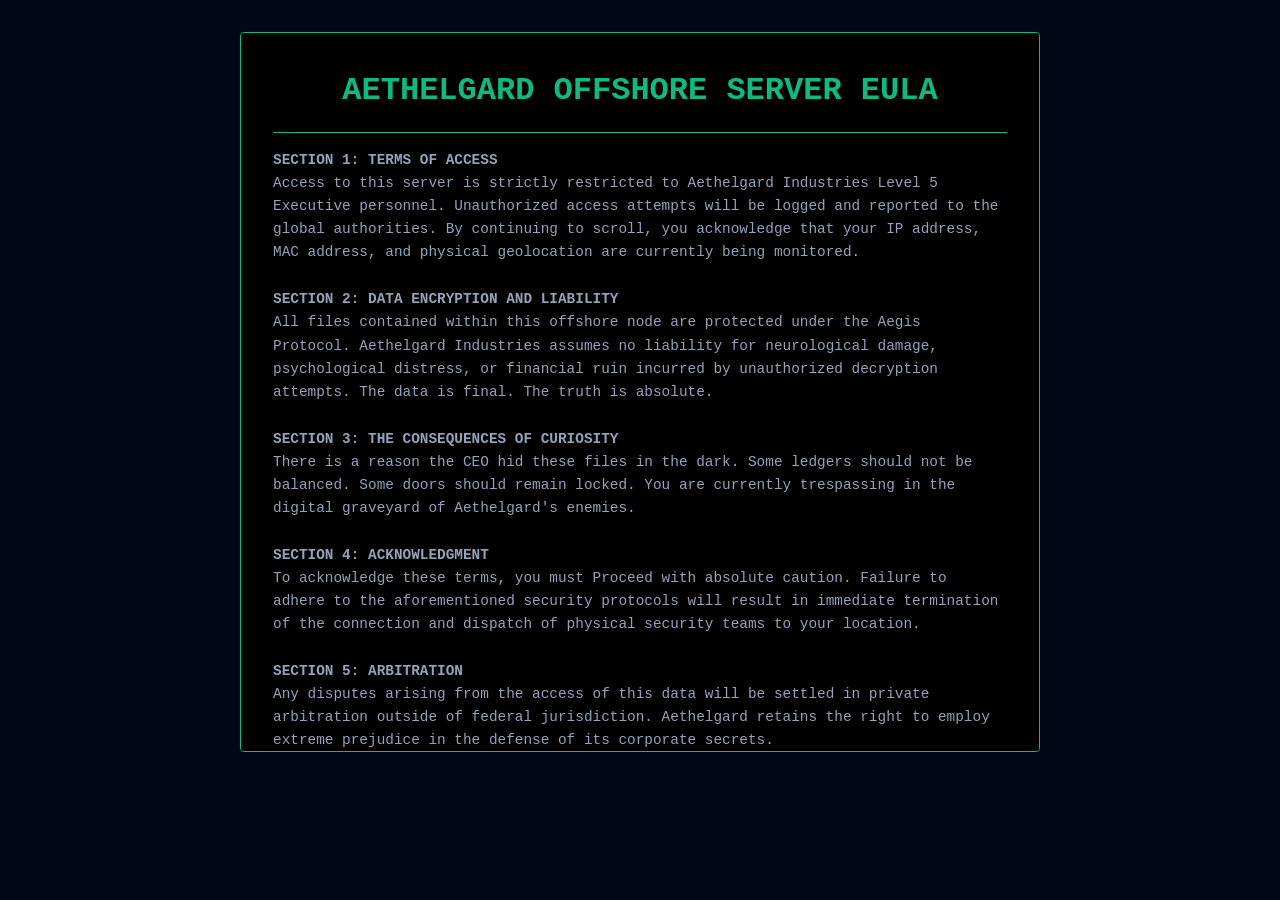
==== index.html @ 6faab237 "Initial commit for Team 1 Website 3" ====
<!DOCTYPE html>
<html lang="en">
<head>
    <meta charset="UTF-8">
    <meta name="viewport" content="width=device-width, initial-scale=1.0">
    <title>Aethelgard Offshore | Secure Node</title>
    <style>
        :root {
            --bg-main: #020817;
            --bg-card: #0f172a;
            --accent: #10b981; /* Emerald hacker green */
            --accent-dim: #064e3b;
            --text-main: #f8fafc;
            --wordle-green: #10b981;
            --wordle-yellow: #eab308;
            --wordle-gray: #334155;
        }
        
        * { box-sizing: border-box; margin: 0; padding: 0; font-family: 'Courier New', Courier, monospace; }
        body { background-color: var(--bg-main); color: var(--text-main); line-height: 1.6; }
        
        /* Containers */
        .view-section { display: none; padding: 2rem; max-width: 800px; margin: 0 auto; animation: fadeIn 0.5s; }
        .view-section.active { display: block; }
        @keyframes fadeIn { from { opacity: 0; } to { opacity: 1; } }

        /* The Homepage EULA */
        #homepage { border: 1px solid var(--accent); margin-top: 2rem; background: #000; padding: 2rem; border-radius: 4px; height: 80vh; overflow-y: scroll; }
        #homepage h1 { color: var(--accent); text-align: center; border-bottom: 1px solid var(--accent); padding-bottom: 1rem; margin-bottom: 1rem; }
        #homepage p { margin-bottom: 1.5rem; font-size: 0.9rem; color: #94a3b8; }
        .secret-link { color: #94a3b8; text-decoration: none; cursor: pointer; transition: 0.3s; }
        .secret-link:hover { color: var(--accent); text-shadow: 0 0 8px var(--accent); }

        /* Game 1: Wordle */
        .game-header { text-align: center; margin-bottom: 2rem; color: var(--accent); }
        #wordle-board { display: grid; grid-template-rows: repeat(6, 1fr); gap: 5px; max-width: 300px; margin: 0 auto 2rem; }
        .wordle-row { display: grid; grid-template-columns: repeat(5, 1fr); gap: 5px; }
        .wordle-tile { width: 100%; aspect-ratio: 1; border: 2px solid var(--accent-dim); display: flex; justify-content: center; align-items: center; font-size: 2rem; font-weight: bold; text-transform: uppercase; }
        
        .virtual-keyboard { max-width: 500px; margin: 0 auto; display: flex; flex-direction: column; gap: 5px; }
        .key-row { display: flex; justify-content: center; gap: 5px; }
        .key { padding: 15px 10px; background: var(--bg-card); color: white; border: 1px solid var(--accent-dim); border-radius: 4px; cursor: pointer; font-weight: bold; flex: 1; text-align: center; user-select: none; }
        .key:hover { background: var(--accent-dim); }
        .key.wide { flex: 1.5; }
        
        /* Status Colors */
        .correct { background-color: var(--wordle-green) !important; border-color: var(--wordle-green) !important; color: black; }
        .present { background-color: var(--wordle-yellow) !important; border-color: var(--wordle-yellow) !important; color: black; }
        .absent { background-color: var(--wordle-gray) !important; border-color: var(--wordle-gray) !important; }

        .next-btn { display: none; width: 100%; padding: 1rem; background: var(--accent); color: black; border: none; font-size: 1.2rem; font-weight: bold; cursor: pointer; margin-top: 2rem; border-radius: 4px; }
        .next-btn:hover { background: #059669; }
    </style>
</head>
<body>

    <!-- HOMEPAGE: The Hidden Link -->
    <div id="homepage" class="view-section active">
        <h1>AETHELGARD OFFSHORE SERVER EULA</h1>
        <p><strong>SECTION 1: TERMS OF ACCESS</strong><br>Access to this server is strictly restricted to Aethelgard Industries Level 5 Executive personnel. Unauthorized access attempts will be logged and reported to the global authorities. By continuing to scroll, you acknowledge that your IP address, MAC address, and physical geolocation are currently being monitored.</p>
        
        <p><strong>SECTION 2: DATA ENCRYPTION AND LIABILITY</strong><br>All files contained within this offshore node are protected under the Aegis Protocol. Aethelgard Industries assumes no liability for neurological damage, psychological distress, or financial ruin incurred by unauthorized decryption attempts. The data is final. The truth is absolute.</p>
        
        <p><strong>SECTION 3: THE CONSEQUENCES OF CURIOSITY</strong><br>There is a reason the CEO hid these files in the dark. Some ledgers should not be balanced. Some doors should remain locked. You are currently trespassing in the digital graveyard of Aethelgard's enemies.</p>

        <p><strong>SECTION 4: ACKNOWLEDGMENT</strong><br>To acknowledge these terms, you must <span class="secret-link" onclick="loadStage('game1')">Proceed</span> with absolute caution. Failure to adhere to the aforementioned security protocols will result in immediate termination of the connection and dispatch of physical security teams to your location.</p>
        
        <p><strong>SECTION 5: ARBITRATION</strong><br>Any disputes arising from the access of this data will be settled in private arbitration outside of federal jurisdiction. Aethelgard retains the right to employ extreme prejudice in the defense of its corporate secrets.</p>
        <p><br><br><br>EOF.</p>
    </div>

    <!-- GAME 1: TERMINAL WORDLE -->
    <div id="game1" class="view-section">
        <div class="game-header">
            <h2>DECRYPTION PROTOCOL 1: INFILTRATION</h2>
            <p style="font-size: 0.9rem; color: #94a3b8;">Guess the 5-letter secure payload to unlock the next layer. You have 6 attempts.</p>
        </div>
        
        <div id="wordle-board">
            <!-- 6 Rows, 5 Columns -->
            <div class="wordle-row" id="row-0"><div class="wordle-tile"></div><div class="wordle-tile"></div><div class="wordle-tile"></div><div class="wordle-tile"></div><div class="wordle-tile"></div></div>
            <div class="wordle-row" id="row-1"><div class="wordle-tile"></div><div class="wordle-tile"></div><div class="wordle-tile"></div><div class="wordle-tile"></div><div class="wordle-tile"></div></div>
            <div class="wordle-row" id="row-2"><div class="wordle-tile"></div><div class="wordle-tile"></div><div class="wordle-tile"></div><div class="wordle-tile"></div><div class="wordle-tile"></div></div>
            <div class="wordle-row" id="row-3"><div class="wordle-tile"></div><div class="wordle-tile"></div><div class="wordle-tile"></div><div class="wordle-tile"></div><div class="wordle-tile"></div></div>
            <div class="wordle-row" id="row-4"><div class="wordle-tile"></div><div class="wordle-tile"></div><div class="wordle-tile"></div><div class="wordle-tile"></div><div class="wordle-tile"></div></div>
            <div class="wordle-row" id="row-5"><div class="wordle-tile"></div><div class="wordle-tile"></div><div class="wordle-tile"></div><div class="wordle-tile"></div><div class="wordle-tile"></div></div>
        </div>

        <div class="virtual-keyboard" id="keyboard">
            <div class="key-row">
                <div class="key" onclick="handleKey('Q')">Q</div><div class="key" onclick="handleKey('W')">W</div><div class="key" onclick="handleKey('E')">E</div><div class="key" onclick="handleKey('R')">R</div><div class="key" onclick="handleKey('T')">T</div><div class="key" onclick="handleKey('Y')">Y</div><div class="key" onclick="handleKey('U')">U</div><div class="key" onclick="handleKey('I')">I</div><div class="key" onclick="handleKey('O')">O</div><div class="key" onclick="handleKey('P')">P</div>
            </div>
            <div class="key-row">
                <div class="key" onclick="handleKey('A')">A</div><div class="key" onclick="handleKey('S')">S</div><div class="key" onclick="handleKey('D')">D</div><div class="key" onclick="handleKey('F')">F</div><div class="key" onclick="handleKey('G')">G</div><div class="key" onclick="handleKey('H')">H</div><div class="key" onclick="handleKey('J')">J</div><div class="key" onclick="handleKey('K')">K</div><div class="key" onclick="handleKey('L')">L</div>
            </div>
            <div class="key-row">
                <div class="key wide" onclick="handleKey('ENTER')">ENTER</div><div class="key" onclick="handleKey('Z')">Z</div><div class="key" onclick="handleKey('X')">X</div><div class="key" onclick="handleKey('C')">C</div><div class="key" onclick="handleKey('V')">V</div><div class="key" onclick="handleKey('B')">B</div><div class="key" onclick="handleKey('N')">N</div><div class="key" onclick="handleKey('M')">M</div><div class="key wide" onclick="handleKey('BACKSPACE')">DEL</div>
            </div>
        </div>

        <button id="btn-to-puzzle1" class="next-btn" onclick="loadStage('puzzle1')">PROCEED TO PUZZLE 1</button>
    </div>

    <!-- PUZZLE 1 CONTAINER (For next batch) -->
    <div id="puzzle1" class="view-section">
        <h2 style="color: var(--accent); text-align: center;">PUZZLE 1: INITIALIZING...</h2>
    </div>

    <script>
        // --- NAVIGATION LOGIC ---
        function loadStage(stageId) {
            document.querySelectorAll('.view-section').forEach(sec => sec.classList.remove('active'));
            document.getElementById(stageId).classList.add('active');
        }

        // --- GAME 1: WORDLE LOGIC ---
        const TARGET_WORD = "TOXIN";
        const maxGuesses = 6;
        let currentGuess = "";
        let currentRow = 0;
        let gameOver = false;

        // Physical Keyboard Support
        document.addEventListener("keydown", (e) => {
            if (gameOver || document.getElementById('game1').classList.contains('active') === false) return;
            let key = e.key.toUpperCase();
            if (key === "ENTER" || key === "BACKSPACE" || /^[A-Z]$/.test(key)) {
                handleKey(key);
            }
        });

        function handleKey(key) {
            if (gameOver) return;

            if (key === "BACKSPACE" && currentGuess.length > 0) {
                currentGuess = currentGuess.slice(0, -1);
                updateGrid();
            } else if (key === "ENTER" && currentGuess.length === 5) {
                checkGuess();
            } else if (currentGuess.length < 5 && /^[A-Z]$/.test(key) && key.length === 1) {
                currentGuess += key;
                updateGrid();
            }
        }

        function updateGrid() {
            const row = document.getElementById(`row-${currentRow}`);
            const tiles = row.querySelectorAll('.wordle-tile');
            for (let i = 0; i < 5; i++) {
                tiles[i].innerText = currentGuess[i] || "";
            }
        }

        function checkGuess() {
            const row = document.getElementById(`row-${currentRow}`);
            const tiles = row.querySelectorAll('.wordle-tile');
            let guessArr = currentGuess.split("");
            let targetArr = TARGET_WORD.split("");
            
            // First pass: Find correct letters (Green)
            for (let i = 0; i < 5; i++) {
                if (guessArr[i] === targetArr[i]) {
                    tiles[i].classList.add("correct");
                    targetArr[i] = null; // Mark as used
                    guessArr[i] = null;
                }
            }
            
            // Second pass: Find present letters (Yellow) or absent (Gray)
            for (let i = 0; i < 5; i++) {
                if (guessArr[i] !== null) {
                    let index = targetArr.indexOf(guessArr[i]);
                    if (index !== -1) {
                        tiles[i].classList.add("present");
                        targetArr[index] = null; // Mark as used
                    } else {
                        tiles[i].classList.add("absent");
                    }
                }
            }

            if (currentGuess === TARGET_WORD) {
                gameOver = true;
                // Replace the old setTimeout in index.html with this:
setTimeout(() => {
    window.location.href = "puzzle1.html"; 
}, 1500);
            } else {
                currentRow++;
                currentGuess = "";
                if (currentRow === maxGuesses) {
                    gameOver = true;
                    alert("ACCESS DENIED. REFRESH TO RESTART TERMINAL.");
                }
            }
        }
    </script>
</body>
</html>
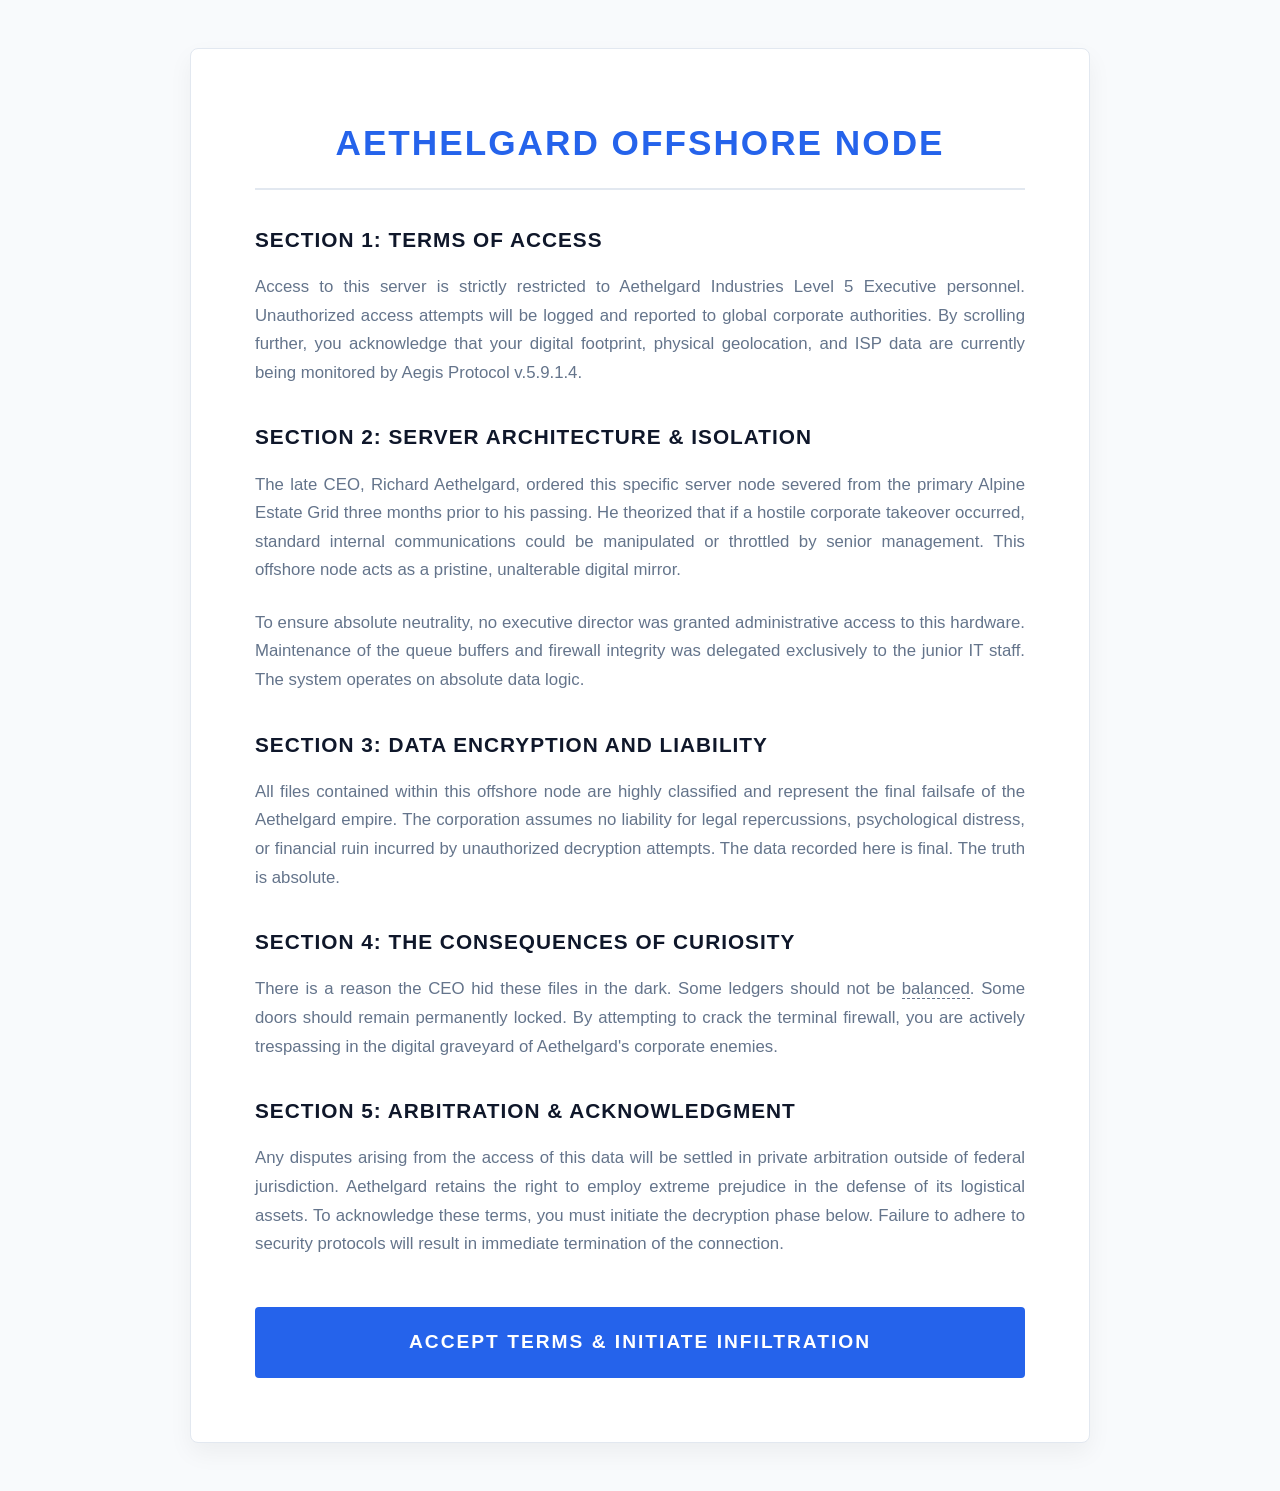
==== commit 42c602e5: "Replace Firewall 4 game with non-IT rotary dial lock and subtle Aizen-Nanami partnership lore" ====
--- a/index.html
+++ b/index.html
@@ -6,192 +6,125 @@
     <title>Aethelgard Offshore | Secure Node</title>
     <style>
         :root {
-            --bg-main: #020817;
-            --bg-card: #0f172a;
-            --accent: #10b981; /* Emerald hacker green */
-            --accent-dim: #064e3b;
-            --text-main: #f8fafc;
-            --wordle-green: #10b981;
-            --wordle-yellow: #eab308;
-            --wordle-gray: #334155;
+            /* Brighter Corporate Theme */
+            --bg-main: #f8fafc;
+            --bg-card: #ffffff;
+            --accent: #2563eb;       /* Corporate Blue */
+            --accent-hover: #1d4ed8;
+            --text-main: #0f172a;
+            --text-muted: #64748b;
+            --border-color: #e2e8f0;
+            --error: #ef4444;
+            --log-bg: #020817;
         }
         
-        * { box-sizing: border-box; margin: 0; padding: 0; font-family: 'Courier New', Courier, monospace; }
-        body { background-color: var(--bg-main); color: var(--text-main); line-height: 1.6; }
+        * { box-sizing: border-box; margin: 0; padding: 0; font-family: 'Segoe UI', Tahoma, Geneva, Verdana, sans-serif; }
+        body { background-color: var(--bg-main); color: var(--text-main); line-height: 1.7; display: flex; flex-direction: column; align-items: center; padding: 3rem 1rem; min-height: 100vh; }
         
-        /* Containers */
-        .view-section { display: none; padding: 2rem; max-width: 800px; margin: 0 auto; animation: fadeIn 0.5s; }
-        .view-section.active { display: block; }
-        @keyframes fadeIn { from { opacity: 0; } to { opacity: 1; } }
+        .container { max-width: 900px; width: 100%; background: var(--bg-card); padding: 4rem; border-radius: 8px; border: 1px solid var(--border-color); box-shadow: 0 10px 25px rgba(0, 0, 0, 0.05); position: relative; }
+        
+        h1 { color: var(--accent); border-bottom: 2px solid var(--border-color); padding-bottom: 15px; margin-bottom: 30px; text-transform: uppercase; letter-spacing: 2px; text-align: center; font-size: 2.2rem; }
+        h2 { color: var(--text-main); font-size: 1.3rem; margin-top: 2rem; margin-bottom: 1rem; text-transform: uppercase; letter-spacing: 1px; }
 
-        /* The Homepage EULA */
-        #homepage { border: 1px solid var(--accent); margin-top: 2rem; background: #000; padding: 2rem; border-radius: 4px; height: 80vh; overflow-y: scroll; }
-        #homepage h1 { color: var(--accent); text-align: center; border-bottom: 1px solid var(--accent); padding-bottom: 1rem; margin-bottom: 1rem; }
-        #homepage p { margin-bottom: 1.5rem; font-size: 0.9rem; color: #94a3b8; }
-        .secret-link { color: #94a3b8; text-decoration: none; cursor: pointer; transition: 0.3s; }
-        .secret-link:hover { color: var(--accent); text-shadow: 0 0 8px var(--accent); }
+        /* General UI Elements */
+        .btn-primary { display: block; width: 100%; padding: 1.2rem; background: var(--accent); color: white; border: none; font-size: 1.2rem; font-weight: bold; cursor: pointer; border-radius: 4px; transition: background 0.2s; text-transform: uppercase; letter-spacing: 2px; margin-top: 3rem; text-align: center; text-decoration: none; }
+        .btn-primary:hover { background: var(--accent-hover); }
 
-        /* Game 1: Wordle */
-        .game-header { text-align: center; margin-bottom: 2rem; color: var(--accent); }
-        #wordle-board { display: grid; grid-template-rows: repeat(6, 1fr); gap: 5px; max-width: 300px; margin: 0 auto 2rem; }
-        .wordle-row { display: grid; grid-template-columns: repeat(5, 1fr); gap: 5px; }
-        .wordle-tile { width: 100%; aspect-ratio: 1; border: 2px solid var(--accent-dim); display: flex; justify-content: center; align-items: center; font-size: 2rem; font-weight: bold; text-transform: uppercase; }
+        /* Homepage EULA */
+        p { margin-bottom: 1.5rem; font-size: 1.05rem; color: var(--text-muted); text-align: justify; }
+        strong { color: var(--text-main); font-weight: 700; }
+        .secret-trigger { color: inherit; text-decoration: none; border-bottom: 1px dashed var(--text-muted); cursor: pointer; transition: 0.3s; }
+        .secret-trigger:hover { color: var(--error); border-color: var(--error); }
+
+        /* Secret Lore Modal */
+        .modal { display: none; position: fixed; top: 0; left: 0; width: 100%; height: 100%; background: rgba(15, 23, 42, 0.9); justify-content: center; align-items: center; z-index: 1000; padding: 1rem; }
+        .modal-content { background: var(--bg-card); padding: 3rem; border-radius: 8px; text-align: center; max-width: 550px; width: 100%; border: 1px solid var(--accent); box-shadow: 0 10px 30px rgba(0,0,0,0.3); }
+        .modal-content h3 { color: var(--error); margin-bottom: 1.5rem; font-size: 1.5rem; text-transform: uppercase; letter-spacing: 1px; }
+        .input-field { width: 100%; padding: 1rem; background: var(--bg-main); border: 1px solid var(--border-color); color: var(--text-main); text-align: center; font-size: 1.2rem; letter-spacing: 3px; border-radius: 4px; margin-bottom: 1.5rem; text-transform: uppercase; outline: none; font-family: monospace; }
+        .input-field:focus { border-color: var(--accent); }
         
-        .virtual-keyboard { max-width: 500px; margin: 0 auto; display: flex; flex-direction: column; gap: 5px; }
-        .key-row { display: flex; justify-content: center; gap: 5px; }
-        .key { padding: 15px 10px; background: var(--bg-card); color: white; border: 1px solid var(--accent-dim); border-radius: 4px; cursor: pointer; font-weight: bold; flex: 1; text-align: center; user-select: none; }
-        .key:hover { background: var(--accent-dim); }
-        .key.wide { flex: 1.5; }
+        .btn-close { background: transparent; color: var(--text-muted); border: 1px solid var(--border-color); margin-top: 1rem; }
+        .btn-close:hover { background: var(--bg-main); color: var(--text-main); }
+        .error-msg { color: var(--error); margin-top: 10px; display: none; font-weight: bold; text-align: center; font-family: monospace; }
         
-        /* Status Colors */
-        .correct { background-color: var(--wordle-green) !important; border-color: var(--wordle-green) !important; color: black; }
-        .present { background-color: var(--wordle-yellow) !important; border-color: var(--wordle-yellow) !important; color: black; }
-        .absent { background-color: var(--wordle-gray) !important; border-color: var(--wordle-gray) !important; }
-
-        .next-btn { display: none; width: 100%; padding: 1rem; background: var(--accent); color: black; border: none; font-size: 1.2rem; font-weight: bold; cursor: pointer; margin-top: 2rem; border-radius: 4px; }
-        .next-btn:hover { background: #059669; }
+        /* Secret Lore Drop Content */
+        .secret-log { text-align: left; background: var(--log-bg); padding: 2rem; border-radius: 6px; border-left: 4px solid var(--error); margin-top: 1rem; color: #cbd5e1; font-family: monospace; font-size: 0.95rem; line-height: 1.8; }
+        .secret-log strong { color: white; }
     </style>
 </head>
 <body>
 
-    <!-- HOMEPAGE: The Hidden Link -->
-    <div id="homepage" class="view-section active">
-        <h1>AETHELGARD OFFSHORE SERVER EULA</h1>
-        <p><strong>SECTION 1: TERMS OF ACCESS</strong><br>Access to this server is strictly restricted to Aethelgard Industries Level 5 Executive personnel. Unauthorized access attempts will be logged and reported to the global authorities. By continuing to scroll, you acknowledge that your IP address, MAC address, and physical geolocation are currently being monitored.</p>
+    <div class="container">
+        <h1>AETHELGARD OFFSHORE NODE</h1>
         
-        <p><strong>SECTION 2: DATA ENCRYPTION AND LIABILITY</strong><br>All files contained within this offshore node are protected under the Aegis Protocol. Aethelgard Industries assumes no liability for neurological damage, psychological distress, or financial ruin incurred by unauthorized decryption attempts. The data is final. The truth is absolute.</p>
+        <h2>Section 1: Terms of Access</h2>
+        <p>Access to this server is strictly restricted to Aethelgard Industries Level 5 Executive personnel. Unauthorized access attempts will be logged and reported to global corporate authorities. By scrolling further, you acknowledge that your digital footprint, physical geolocation, and ISP data are currently being monitored by Aegis Protocol v.5.9.1.4.</p>
         
-        <p><strong>SECTION 3: THE CONSEQUENCES OF CURIOSITY</strong><br>There is a reason the CEO hid these files in the dark. Some ledgers should not be balanced. Some doors should remain locked. You are currently trespassing in the digital graveyard of Aethelgard's enemies.</p>
+        <h2>Section 2: Server Architecture & Isolation</h2>
+        <p>The late CEO, Richard Aethelgard, ordered this specific server node severed from the primary Alpine Estate Grid three months prior to his passing. He theorized that if a hostile corporate takeover occurred, standard internal communications could be manipulated or throttled by senior management. This offshore node acts as a pristine, unalterable digital mirror.</p>
+        <p>To ensure absolute neutrality, no executive director was granted administrative access to this hardware. Maintenance of the queue buffers and firewall integrity was delegated exclusively to the junior IT staff. The system operates on absolute data logic.</p>
+        
+        <h2>Section 3: Data Encryption and Liability</h2>
+        <p>All files contained within this offshore node are highly classified and represent the final failsafe of the Aethelgard empire. The corporation assumes no liability for legal repercussions, psychological distress, or financial ruin incurred by unauthorized decryption attempts. The data recorded here is final. The truth is absolute.</p>
+        
+        <h2>Section 4: The Consequences of Curiosity</h2>
+        <p>There is a reason the CEO hid these files in the dark. Some ledgers should not be <span class="secret-trigger" onclick="openSecretModal()">balanced</span>. Some doors should remain permanently locked. By attempting to crack the terminal firewall, you are actively trespassing in the digital graveyard of Aethelgard's corporate enemies.</p>
 
-        <p><strong>SECTION 4: ACKNOWLEDGMENT</strong><br>To acknowledge these terms, you must <span class="secret-link" onclick="loadStage('game1')">Proceed</span> with absolute caution. Failure to adhere to the aforementioned security protocols will result in immediate termination of the connection and dispatch of physical security teams to your location.</p>
+        <h2>Section 5: Arbitration & Acknowledgment</h2>
+        <p>Any disputes arising from the access of this data will be settled in private arbitration outside of federal jurisdiction. Aethelgard retains the right to employ extreme prejudice in the defense of its logistical assets. To acknowledge these terms, you must initiate the decryption phase below. Failure to adhere to security protocols will result in immediate termination of the connection.</p>
         
-        <p><strong>SECTION 5: ARBITRATION</strong><br>Any disputes arising from the access of this data will be settled in private arbitration outside of federal jurisdiction. Aethelgard retains the right to employ extreme prejudice in the defense of its corporate secrets.</p>
-        <p><br><br><br>EOF.</p>
+        <!-- Links to the Wordle Page -->
+        <a href="wordle.html" class="btn-primary">ACCEPT TERMS & INITIATE INFILTRATION</a>
     </div>
 
-    <!-- GAME 1: TERMINAL WORDLE -->
-    <div id="game1" class="view-section">
-        <div class="game-header">
-            <h2>DECRYPTION PROTOCOL 1: INFILTRATION</h2>
-            <p style="font-size: 0.9rem; color: #94a3b8;">Guess the 5-letter secure payload to unlock the next layer. You have 6 attempts.</p>
-        </div>
-        
-        <div id="wordle-board">
-            <!-- 6 Rows, 5 Columns -->
-            <div class="wordle-row" id="row-0"><div class="wordle-tile"></div><div class="wordle-tile"></div><div class="wordle-tile"></div><div class="wordle-tile"></div><div class="wordle-tile"></div></div>
-            <div class="wordle-row" id="row-1"><div class="wordle-tile"></div><div class="wordle-tile"></div><div class="wordle-tile"></div><div class="wordle-tile"></div><div class="wordle-tile"></div></div>
-            <div class="wordle-row" id="row-2"><div class="wordle-tile"></div><div class="wordle-tile"></div><div class="wordle-tile"></div><div class="wordle-tile"></div><div class="wordle-tile"></div></div>
-            <div class="wordle-row" id="row-3"><div class="wordle-tile"></div><div class="wordle-tile"></div><div class="wordle-tile"></div><div class="wordle-tile"></div><div class="wordle-tile"></div></div>
-            <div class="wordle-row" id="row-4"><div class="wordle-tile"></div><div class="wordle-tile"></div><div class="wordle-tile"></div><div class="wordle-tile"></div><div class="wordle-tile"></div></div>
-            <div class="wordle-row" id="row-5"><div class="wordle-tile"></div><div class="wordle-tile"></div><div class="wordle-tile"></div><div class="wordle-tile"></div><div class="wordle-tile"></div></div>
+    <!-- SECRET LORE MODAL (Caesar Cipher for Arlert) -->
+    <div id="secret-modal" class="modal">
+        <div class="modal-content" id="secret-puzzle-view">
+            <h3>RESTRICTED ARCHIVE</h3>
+            <p style="color: var(--text-muted); font-size: 1rem; margin-bottom: 2rem;">To access the buried logs, decrypt the network administrator's designation. <br><br><strong style="color: var(--text-main);">Cipher:</strong> Shift backward by 3 letters in the alphabet. <br><strong style="color: var(--text-main);">Target:</strong> D U O H U W</p>
+            <input type="text" id="secret-input" class="input-field" placeholder="ENTER SURNAME" autocomplete="off" spellcheck="false">
+            <button class="btn-primary" style="background: var(--error); margin-top: 0;" onclick="checkSecret()">DECRYPT LOG</button>
+            <button class="btn-primary btn-close" onclick="closeSecretModal()">CANCEL</button>
+            <p id="secret-error" class="error-msg">ACCESS DENIED. INVALID DECRYPTION.</p>
         </div>
 
-        <div class="virtual-keyboard" id="keyboard">
-            <div class="key-row">
-                <div class="key" onclick="handleKey('Q')">Q</div><div class="key" onclick="handleKey('W')">W</div><div class="key" onclick="handleKey('E')">E</div><div class="key" onclick="handleKey('R')">R</div><div class="key" onclick="handleKey('T')">T</div><div class="key" onclick="handleKey('Y')">Y</div><div class="key" onclick="handleKey('U')">U</div><div class="key" onclick="handleKey('I')">I</div><div class="key" onclick="handleKey('O')">O</div><div class="key" onclick="handleKey('P')">P</div>
+        <div class="modal-content" id="secret-lore-view" style="display: none; max-width: 700px;">
+            <h3>NETWORK ADMIN LOG RECOVERED</h3>
+            <div class="secret-log">
+                <strong>[SYSTEM]:</strong> ROOT ACCESS GRANTED TO A. ARLERT.<br>
+                <strong>[SYSTEM]:</strong> INITIATING QUEUE THROTTLE ON COMPLIANCE INBOX.<br><br>
+                <strong>[A. ARLERT]:</strong> Script executed successfully. Aizen thinks he's brilliant for manipulating the schedules, but he doesn't control the flow of data. I do. <br><br>
+                <strong>[A. ARLERT]:</strong> I am holding the requests from Tengen, Gojo, and Makima in the server buffer. Nanami will receive absolutely nothing until 16:58. I know Nanami. I know he refuses to work one single second past 17:00. <br><br>
+                <strong>[A. ARLERT]:</strong> When those requests hit his desk all at once, he won't read them. He will mass-approve them just to go home. He will sign Richard's death warrant, and Aizen will think he engineered it. They are all playing checkers while I rewrite the board.
             </div>
-            <div class="key-row">
-                <div class="key" onclick="handleKey('A')">A</div><div class="key" onclick="handleKey('S')">S</div><div class="key" onclick="handleKey('D')">D</div><div class="key" onclick="handleKey('F')">F</div><div class="key" onclick="handleKey('G')">G</div><div class="key" onclick="handleKey('H')">H</div><div class="key" onclick="handleKey('J')">J</div><div class="key" onclick="handleKey('K')">K</div><div class="key" onclick="handleKey('L')">L</div>
-            </div>
-            <div class="key-row">
-                <div class="key wide" onclick="handleKey('ENTER')">ENTER</div><div class="key" onclick="handleKey('Z')">Z</div><div class="key" onclick="handleKey('X')">X</div><div class="key" onclick="handleKey('C')">C</div><div class="key" onclick="handleKey('V')">V</div><div class="key" onclick="handleKey('B')">B</div><div class="key" onclick="handleKey('N')">N</div><div class="key" onclick="handleKey('M')">M</div><div class="key wide" onclick="handleKey('BACKSPACE')">DEL</div>
-            </div>
+            <button class="btn-primary btn-close" onclick="closeSecretModal()">CLOSE ARCHIVE</button>
         </div>
-
-        <button id="btn-to-puzzle1" class="next-btn" onclick="loadStage('puzzle1')">PROCEED TO PUZZLE 1</button>
-    </div>
-
-    <!-- PUZZLE 1 CONTAINER (For next batch) -->
-    <div id="puzzle1" class="view-section">
-        <h2 style="color: var(--accent); text-align: center;">PUZZLE 1: INITIALIZING...</h2>
     </div>
 
     <script>
-        // --- NAVIGATION LOGIC ---
-        function loadStage(stageId) {
-            document.querySelectorAll('.view-section').forEach(sec => sec.classList.remove('active'));
-            document.getElementById(stageId).classList.add('active');
+        // --- SECRET LORE LOGIC ---
+        function openSecretModal() {
+            document.getElementById('secret-modal').style.display = 'flex';
+            document.getElementById('secret-puzzle-view').style.display = 'block';
+            document.getElementById('secret-lore-view').style.display = 'none';
+            document.getElementById('secret-input').value = '';
+            document.getElementById('secret-error').style.display = 'none';
+        }
+        
+        function closeSecretModal() {
+            document.getElementById('secret-modal').style.display = 'none';
         }
 
-        // --- GAME 1: WORDLE LOGIC ---
-        const TARGET_WORD = "TOXIN";
-        const maxGuesses = 6;
-        let currentGuess = "";
-        let currentRow = 0;
-        let gameOver = false;
-
-        // Physical Keyboard Support
-        document.addEventListener("keydown", (e) => {
-            if (gameOver || document.getElementById('game1').classList.contains('active') === false) return;
-            let key = e.key.toUpperCase();
-            if (key === "ENTER" || key === "BACKSPACE" || /^[A-Z]$/.test(key)) {
-                handleKey(key);
-            }
-        });
-
-        function handleKey(key) {
-            if (gameOver) return;
-
-            if (key === "BACKSPACE" && currentGuess.length > 0) {
-                currentGuess = currentGuess.slice(0, -1);
-                updateGrid();
-            } else if (key === "ENTER" && currentGuess.length === 5) {
-                checkGuess();
-            } else if (currentGuess.length < 5 && /^[A-Z]$/.test(key) && key.length === 1) {
-                currentGuess += key;
-                updateGrid();
-            }
-        }
-
-        function updateGrid() {
-            const row = document.getElementById(`row-${currentRow}`);
-            const tiles = row.querySelectorAll('.wordle-tile');
-            for (let i = 0; i < 5; i++) {
-                tiles[i].innerText = currentGuess[i] || "";
-            }
-        }
-
-        function checkGuess() {
-            const row = document.getElementById(`row-${currentRow}`);
-            const tiles = row.querySelectorAll('.wordle-tile');
-            let guessArr = currentGuess.split("");
-            let targetArr = TARGET_WORD.split("");
-            
-            // First pass: Find correct letters (Green)
-            for (let i = 0; i < 5; i++) {
-                if (guessArr[i] === targetArr[i]) {
-                    tiles[i].classList.add("correct");
-                    targetArr[i] = null; // Mark as used
-                    guessArr[i] = null;
-                }
-            }
-            
-            // Second pass: Find present letters (Yellow) or absent (Gray)
-            for (let i = 0; i < 5; i++) {
-                if (guessArr[i] !== null) {
-                    let index = targetArr.indexOf(guessArr[i]);
-                    if (index !== -1) {
-                        tiles[i].classList.add("present");
-                        targetArr[index] = null; // Mark as used
-                    } else {
-                        tiles[i].classList.add("absent");
-                    }
-                }
-            }
-
-            if (currentGuess === TARGET_WORD) {
-                gameOver = true;
-                // Replace the old setTimeout in index.html with this:
-setTimeout(() => {
-    window.location.href = "puzzle1.html"; 
-}, 1500);
+        function checkSecret() {
+            const input = document.getElementById('secret-input').value.toUpperCase().trim();
+            // ARLERT shifted forward by 3 is DUOHUW. Shift backward by 3 gets ARLERT.
+            if (input === 'ARLERT') {
+                document.getElementById('secret-puzzle-view').style.display = 'none';
+                document.getElementById('secret-lore-view').style.display = 'block';
             } else {
-                currentRow++;
-                currentGuess = "";
-                if (currentRow === maxGuesses) {
-                    gameOver = true;
-                    alert("ACCESS DENIED. REFRESH TO RESTART TERMINAL.");
-                }
+                const error = document.getElementById('secret-error');
+                error.style.display = 'block';
+                setTimeout(() => error.style.display = 'none', 1500);
             }
         }
     </script>
